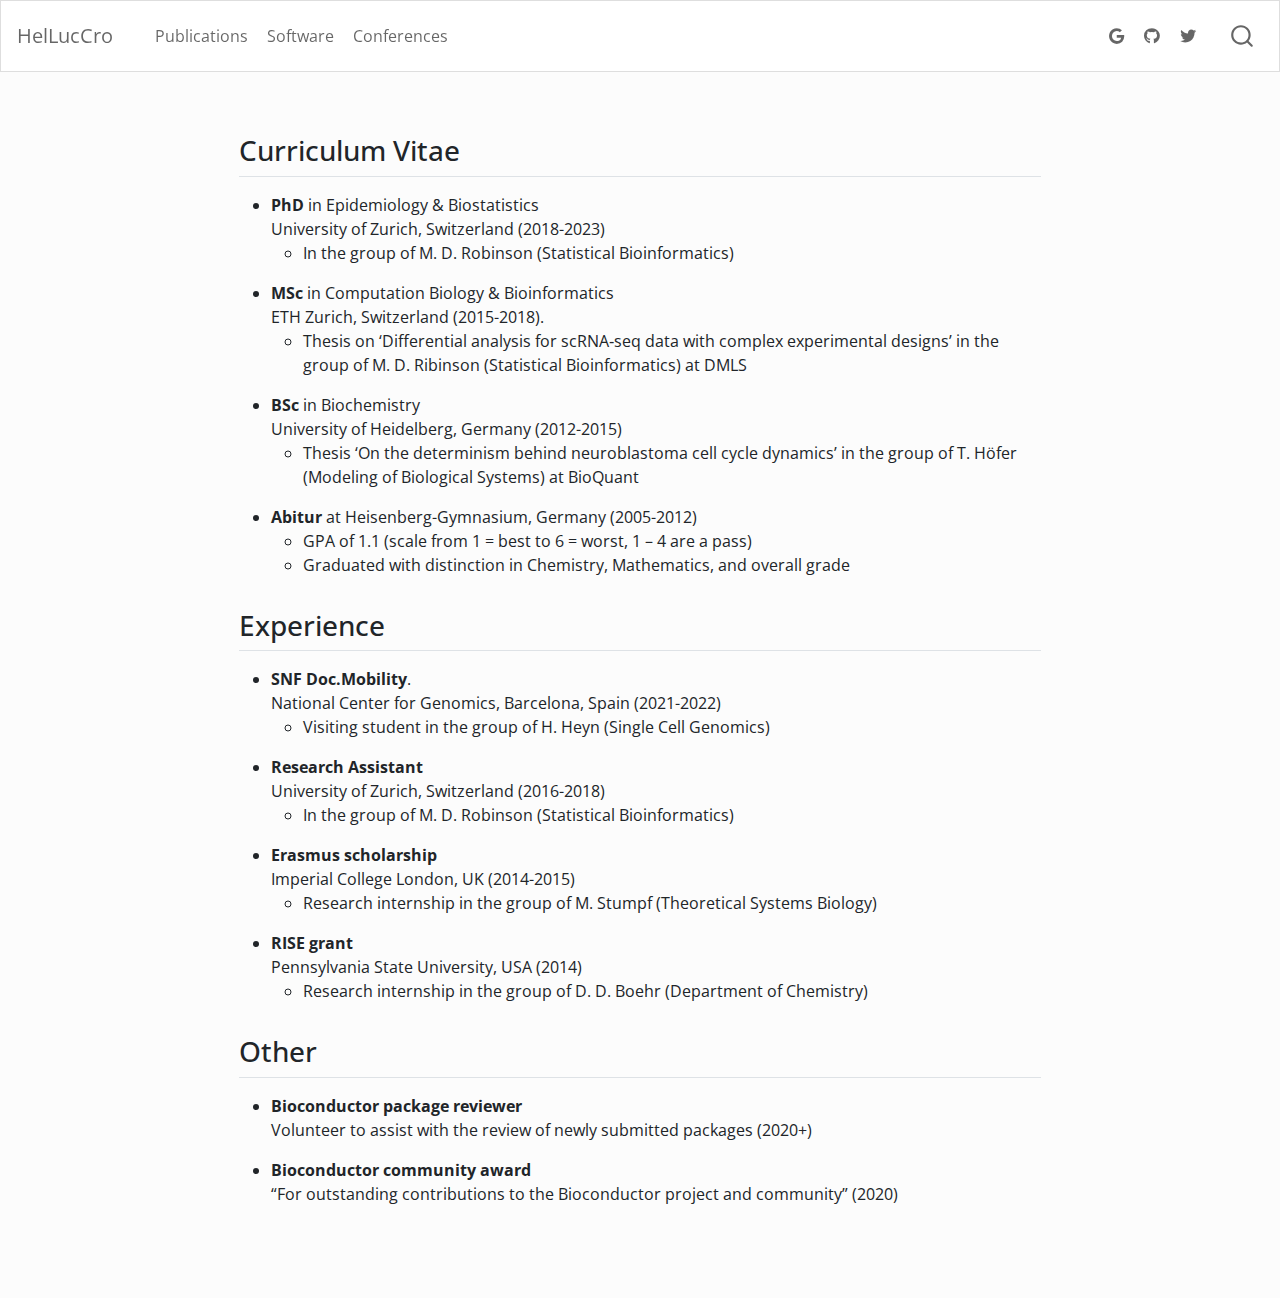
==== index.html @ 9836712d "Built site for gh-pages" ====
<!DOCTYPE html>
<html xmlns="http://www.w3.org/1999/xhtml" lang="en" xml:lang="en"><head>

<meta charset="utf-8">
<meta name="generator" content="quarto-1.2.335">

<meta name="viewport" content="width=device-width, initial-scale=1.0, user-scalable=yes">


<title>HelLucCro</title>
<style>
code{white-space: pre-wrap;}
span.smallcaps{font-variant: small-caps;}
div.columns{display: flex; gap: min(4vw, 1.5em);}
div.column{flex: auto; overflow-x: auto;}
div.hanging-indent{margin-left: 1.5em; text-indent: -1.5em;}
ul.task-list{list-style: none;}
ul.task-list li input[type="checkbox"] {
  width: 0.8em;
  margin: 0 0.8em 0.2em -1.6em;
  vertical-align: middle;
}
</style>


<script src="site_libs/quarto-nav/quarto-nav.js"></script>
<script src="site_libs/quarto-nav/headroom.min.js"></script>
<script src="site_libs/clipboard/clipboard.min.js"></script>
<script src="site_libs/quarto-search/autocomplete.umd.js"></script>
<script src="site_libs/quarto-search/fuse.min.js"></script>
<script src="site_libs/quarto-search/quarto-search.js"></script>
<meta name="quarto:offset" content="./">
<script src="site_libs/quarto-html/quarto.js"></script>
<script src="site_libs/quarto-html/popper.min.js"></script>
<script src="site_libs/quarto-html/tippy.umd.min.js"></script>
<script src="site_libs/quarto-html/anchor.min.js"></script>
<link href="site_libs/quarto-html/tippy.css" rel="stylesheet">
<link href="site_libs/quarto-html/quarto-syntax-highlighting.css" rel="stylesheet" id="quarto-text-highlighting-styles">
<script src="site_libs/bootstrap/bootstrap.min.js"></script>
<link href="site_libs/bootstrap/bootstrap-icons.css" rel="stylesheet">
<link href="site_libs/bootstrap/bootstrap.min.css" rel="stylesheet" id="quarto-bootstrap" data-mode="light">
<link href="site_libs/quarto-contrib/fontawesome6-0.1.0/all.css" rel="stylesheet">
<link href="site_libs/quarto-contrib/fontawesome6-0.1.0/latex-fontsize.css" rel="stylesheet">
<script id="quarto-search-options" type="application/json">{
  "location": "navbar",
  "copy-button": false,
  "collapse-after": 3,
  "panel-placement": "end",
  "type": "overlay",
  "limit": 20,
  "language": {
    "search-no-results-text": "No results",
    "search-matching-documents-text": "matching documents",
    "search-copy-link-title": "Copy link to search",
    "search-hide-matches-text": "Hide additional matches",
    "search-more-match-text": "more match in this document",
    "search-more-matches-text": "more matches in this document",
    "search-clear-button-title": "Clear",
    "search-detached-cancel-button-title": "Cancel",
    "search-submit-button-title": "Submit"
  }
}</script>


</head>

<body class="nav-fixed fullcontent">

<div id="quarto-search-results"></div>
  <header id="quarto-header" class="headroom fixed-top">
    <nav class="navbar navbar-expand-lg navbar-dark ">
      <div class="navbar-container container-fluid">
      <div class="navbar-brand-container">
    <a class="navbar-brand" href="./index.html">
    <span class="navbar-title">HelLucCro</span>
    </a>
  </div>
          <button class="navbar-toggler" type="button" data-bs-toggle="collapse" data-bs-target="#navbarCollapse" aria-controls="navbarCollapse" aria-expanded="false" aria-label="Toggle navigation" onclick="if (window.quartoToggleHeadroom) { window.quartoToggleHeadroom(); }">
  <span class="navbar-toggler-icon"></span>
</button>
          <div class="collapse navbar-collapse" id="navbarCollapse">
            <ul class="navbar-nav navbar-nav-scroll me-auto">
  <li class="nav-item">
    <a class="nav-link" href="./publications.html">
 <span class="menu-text">Publications</span></a>
  </li>  
  <li class="nav-item">
    <a class="nav-link" href="./software.html">
 <span class="menu-text">Software</span></a>
  </li>  
  <li class="nav-item">
    <a class="nav-link" href="./conferences.html">
 <span class="menu-text">Conferences</span></a>
  </li>  
</ul>
            <ul class="navbar-nav navbar-nav-scroll ms-auto">
  <li class="nav-item">
    <a class="nav-link" href="https://scholar.google.com/citations?user=HvzwrjEAAAAJ">
 <span class="menu-text"><i class="fa-brands fa-google" aria-label="google"></i></span></a>
  </li>  
  <li class="nav-item">
    <a class="nav-link" href="https://github.com/HelenaLC">
 <span class="menu-text"><i class="fa-brands fa-github" aria-label="github"></i></span></a>
  </li>  
  <li class="nav-item">
    <a class="nav-link" href="https://twitter.com/CrowellHL">
 <span class="menu-text"><i class="fa-brands fa-twitter" aria-label="twitter"></i></span></a>
  </li>  
</ul>
              <div id="quarto-search" class="" title="Search"></div>
          </div> <!-- /navcollapse -->
      </div> <!-- /container-fluid -->
    </nav>
</header>
<!-- content -->
<div id="quarto-content" class="quarto-container page-columns page-rows-contents page-layout-article page-navbar">
<!-- sidebar -->
<!-- margin-sidebar -->
    
<!-- main -->
<main class="content" id="quarto-document-content">



<section id="curriculum-vitae" class="level2">
<h2 class="anchored" data-anchor-id="curriculum-vitae">Curriculum Vitae</h2>
<ul>
<li><strong>PhD</strong> in Epidemiology &amp; Biostatistics<br>
University of Zurich, Switzerland (2018-2023)
<ul>
<li>In the group of M. D. Robinson (Statistical Bioinformatics)</li>
</ul></li>
<li><strong>MSc</strong> in Computation Biology &amp; Bioinformatics<br>
ETH Zurich, Switzerland (2015-2018).
<ul>
<li>Thesis on ‘Differential analysis for scRNA‑seq data with complex experimental designs’ in the group of M. D. Ribinson (Statistical Bioinformatics) at DMLS</li>
</ul></li>
<li><strong>BSc</strong> in Biochemistry<br>
University of Heidelberg, Germany (2012-2015)
<ul>
<li>Thesis ‘On the determinism behind neuroblastoma cell cycle dynamics’ in the group of T. Höfer (Modeling of Biological Systems) at BioQuant</li>
</ul></li>
<li><strong>Abitur</strong> at Heisenberg-Gymnasium, Germany (2005-2012)
<ul>
<li>GPA of 1.1 (scale from 1 = best to 6 = worst, 1 – 4 are a pass)</li>
<li>Graduated with distinction in Chemistry, Mathematics, and overall grade</li>
</ul></li>
</ul>
</section>
<section id="experience" class="level2">
<h2 class="anchored" data-anchor-id="experience">Experience</h2>
<ul>
<li><strong>SNF Doc.Mobility</strong>.<br>
National Center for Genomics, Barcelona, Spain (2021-2022)
<ul>
<li>Visiting student in the group of H. Heyn (Single Cell Genomics)</li>
</ul></li>
<li><strong>Research Assistant</strong><br>
University of Zurich, Switzerland (2016-2018)
<ul>
<li>In the group of M. D. Robinson (Statistical Bioinformatics)</li>
</ul></li>
<li><strong>Erasmus scholarship</strong><br>
Imperial College London, UK (2014-2015)
<ul>
<li>Research internship in the group of M. Stumpf (Theoretical Systems Biology)</li>
</ul></li>
<li><strong>RISE grant</strong><br>
Pennsylvania State University, USA (2014)
<ul>
<li>Research internship in the group of D. D. Boehr (Department of Chemistry)</li>
</ul></li>
</ul>
</section>
<section id="other" class="level2">
<h2 class="anchored" data-anchor-id="other">Other</h2>
<ul>
<li><p><strong>Bioconductor package reviewer</strong><br>
Volunteer to assist with the review of newly submitted packages (2020+)</p></li>
<li><p><strong>Bioconductor community award</strong><br>
“For outstanding contributions to the Bioconductor project and community” (2020)</p></li>
</ul>


</section>

</main> <!-- /main -->
<script id="quarto-html-after-body" type="application/javascript">
window.document.addEventListener("DOMContentLoaded", function (event) {
  const toggleBodyColorMode = (bsSheetEl) => {
    const mode = bsSheetEl.getAttribute("data-mode");
    const bodyEl = window.document.querySelector("body");
    if (mode === "dark") {
      bodyEl.classList.add("quarto-dark");
      bodyEl.classList.remove("quarto-light");
    } else {
      bodyEl.classList.add("quarto-light");
      bodyEl.classList.remove("quarto-dark");
    }
  }
  const toggleBodyColorPrimary = () => {
    const bsSheetEl = window.document.querySelector("link#quarto-bootstrap");
    if (bsSheetEl) {
      toggleBodyColorMode(bsSheetEl);
    }
  }
  toggleBodyColorPrimary();  
  const icon = "";
  const anchorJS = new window.AnchorJS();
  anchorJS.options = {
    placement: 'right',
    icon: icon
  };
  anchorJS.add('.anchored');
  const clipboard = new window.ClipboardJS('.code-copy-button', {
    target: function(trigger) {
      return trigger.previousElementSibling;
    }
  });
  clipboard.on('success', function(e) {
    // button target
    const button = e.trigger;
    // don't keep focus
    button.blur();
    // flash "checked"
    button.classList.add('code-copy-button-checked');
    var currentTitle = button.getAttribute("title");
    button.setAttribute("title", "Copied!");
    let tooltip;
    if (window.bootstrap) {
      button.setAttribute("data-bs-toggle", "tooltip");
      button.setAttribute("data-bs-placement", "left");
      button.setAttribute("data-bs-title", "Copied!");
      tooltip = new bootstrap.Tooltip(button, 
        { trigger: "manual", 
          customClass: "code-copy-button-tooltip",
          offset: [0, -8]});
      tooltip.show();    
    }
    setTimeout(function() {
      if (tooltip) {
        tooltip.hide();
        button.removeAttribute("data-bs-title");
        button.removeAttribute("data-bs-toggle");
        button.removeAttribute("data-bs-placement");
      }
      button.setAttribute("title", currentTitle);
      button.classList.remove('code-copy-button-checked');
    }, 1000);
    // clear code selection
    e.clearSelection();
  });
  function tippyHover(el, contentFn) {
    const config = {
      allowHTML: true,
      content: contentFn,
      maxWidth: 500,
      delay: 100,
      arrow: false,
      appendTo: function(el) {
          return el.parentElement;
      },
      interactive: true,
      interactiveBorder: 10,
      theme: 'quarto',
      placement: 'bottom-start'
    };
    window.tippy(el, config); 
  }
  const noterefs = window.document.querySelectorAll('a[role="doc-noteref"]');
  for (var i=0; i<noterefs.length; i++) {
    const ref = noterefs[i];
    tippyHover(ref, function() {
      // use id or data attribute instead here
      let href = ref.getAttribute('data-footnote-href') || ref.getAttribute('href');
      try { href = new URL(href).hash; } catch {}
      const id = href.replace(/^#\/?/, "");
      const note = window.document.getElementById(id);
      return note.innerHTML;
    });
  }
  const findCites = (el) => {
    const parentEl = el.parentElement;
    if (parentEl) {
      const cites = parentEl.dataset.cites;
      if (cites) {
        return {
          el,
          cites: cites.split(' ')
        };
      } else {
        return findCites(el.parentElement)
      }
    } else {
      return undefined;
    }
  };
  var bibliorefs = window.document.querySelectorAll('a[role="doc-biblioref"]');
  for (var i=0; i<bibliorefs.length; i++) {
    const ref = bibliorefs[i];
    const citeInfo = findCites(ref);
    if (citeInfo) {
      tippyHover(citeInfo.el, function() {
        var popup = window.document.createElement('div');
        citeInfo.cites.forEach(function(cite) {
          var citeDiv = window.document.createElement('div');
          citeDiv.classList.add('hanging-indent');
          citeDiv.classList.add('csl-entry');
          var biblioDiv = window.document.getElementById('ref-' + cite);
          if (biblioDiv) {
            citeDiv.innerHTML = biblioDiv.innerHTML;
          }
          popup.appendChild(citeDiv);
        });
        return popup.innerHTML;
      });
    }
  }
});
</script>
</div> <!-- /content -->



</body></html>
---- site_libs/quarto-html/tippy.css ----
.tippy-box[data-animation=fade][data-state=hidden]{opacity:0}[data-tippy-root]{max-width:calc(100vw - 10px)}.tippy-box{position:relative;background-color:#333;color:#fff;border-radius:4px;font-size:14px;line-height:1.4;white-space:normal;outline:0;transition-property:transform,visibility,opacity}.tippy-box[data-placement^=top]>.tippy-arrow{bottom:0}.tippy-box[data-placement^=top]>.tippy-arrow:before{bottom:-7px;left:0;border-width:8px 8px 0;border-top-color:initial;transform-origin:center top}.tippy-box[data-placement^=bottom]>.tippy-arrow{top:0}.tippy-box[data-placement^=bottom]>.tippy-arrow:before{top:-7px;left:0;border-width:0 8px 8px;border-bottom-color:initial;transform-origin:center bottom}.tippy-box[data-placement^=left]>.tippy-arrow{right:0}.tippy-box[data-placement^=left]>.tippy-arrow:before{border-width:8px 0 8px 8px;border-left-color:initial;right:-7px;transform-origin:center left}.tippy-box[data-placement^=right]>.tippy-arrow{left:0}.tippy-box[data-placement^=right]>.tippy-arrow:before{left:-7px;border-width:8px 8px 8px 0;border-right-color:initial;transform-origin:center right}.tippy-box[data-inertia][data-state=visible]{transition-timing-function:cubic-bezier(.54,1.5,.38,1.11)}.tippy-arrow{width:16px;height:16px;color:#333}.tippy-arrow:before{content:"";position:absolute;border-color:transparent;border-style:solid}.tippy-content{position:relative;padding:5px 9px;z-index:1}
---- site_libs/quarto-html/quarto-syntax-highlighting.css ----
/* quarto syntax highlight colors */
:root {
  --quarto-hl-ot-color: #003B4F;
  --quarto-hl-at-color: #657422;
  --quarto-hl-ss-color: #20794D;
  --quarto-hl-an-color: #5E5E5E;
  --quarto-hl-fu-color: #4758AB;
  --quarto-hl-st-color: #20794D;
  --quarto-hl-cf-color: #003B4F;
  --quarto-hl-op-color: #5E5E5E;
  --quarto-hl-er-color: #AD0000;
  --quarto-hl-bn-color: #AD0000;
  --quarto-hl-al-color: #AD0000;
  --quarto-hl-va-color: #111111;
  --quarto-hl-bu-color: inherit;
  --quarto-hl-ex-color: inherit;
  --quarto-hl-pp-color: #AD0000;
  --quarto-hl-in-color: #5E5E5E;
  --quarto-hl-vs-color: #20794D;
  --quarto-hl-wa-color: #5E5E5E;
  --quarto-hl-do-color: #5E5E5E;
  --quarto-hl-im-color: #00769E;
  --quarto-hl-ch-color: #20794D;
  --quarto-hl-dt-color: #AD0000;
  --quarto-hl-fl-color: #AD0000;
  --quarto-hl-co-color: #5E5E5E;
  --quarto-hl-cv-color: #5E5E5E;
  --quarto-hl-cn-color: #8f5902;
  --quarto-hl-sc-color: #5E5E5E;
  --quarto-hl-dv-color: #AD0000;
  --quarto-hl-kw-color: #003B4F;
}

/* other quarto variables */
:root {
  --quarto-font-monospace: SFMono-Regular, Menlo, Monaco, Consolas, "Liberation Mono", "Courier New", monospace;
}

pre > code.sourceCode > span {
  color: #003B4F;
}

code span {
  color: #003B4F;
}

code.sourceCode > span {
  color: #003B4F;
}

div.sourceCode,
div.sourceCode pre.sourceCode {
  color: #003B4F;
}

code span.ot {
  color: #003B4F;
}

code span.at {
  color: #657422;
}

code span.ss {
  color: #20794D;
}

code span.an {
  color: #5E5E5E;
}

code span.fu {
  color: #4758AB;
}

code span.st {
  color: #20794D;
}

code span.cf {
  color: #003B4F;
}

code span.op {
  color: #5E5E5E;
}

code span.er {
  color: #AD0000;
}

code span.bn {
  color: #AD0000;
}

code span.al {
  color: #AD0000;
}

code span.va {
  color: #111111;
}

code span.pp {
  color: #AD0000;
}

code span.in {
  color: #5E5E5E;
}

code span.vs {
  color: #20794D;
}

code span.wa {
  color: #5E5E5E;
  font-style: italic;
}

code span.do {
  color: #5E5E5E;
  font-style: italic;
}

code span.im {
  color: #00769E;
}

code span.ch {
  color: #20794D;
}

code span.dt {
  color: #AD0000;
}

code span.fl {
  color: #AD0000;
}

code span.co {
  color: #5E5E5E;
}

code span.cv {
  color: #5E5E5E;
  font-style: italic;
}

code span.cn {
  color: #8f5902;
}

code span.sc {
  color: #5E5E5E;
}

code span.dv {
  color: #AD0000;
}

code span.kw {
  color: #003B4F;
}

.prevent-inlining {
  content: "</";
}

/*# sourceMappingURL=debc5d5d77c3f9108843748ff7464032.css.map */
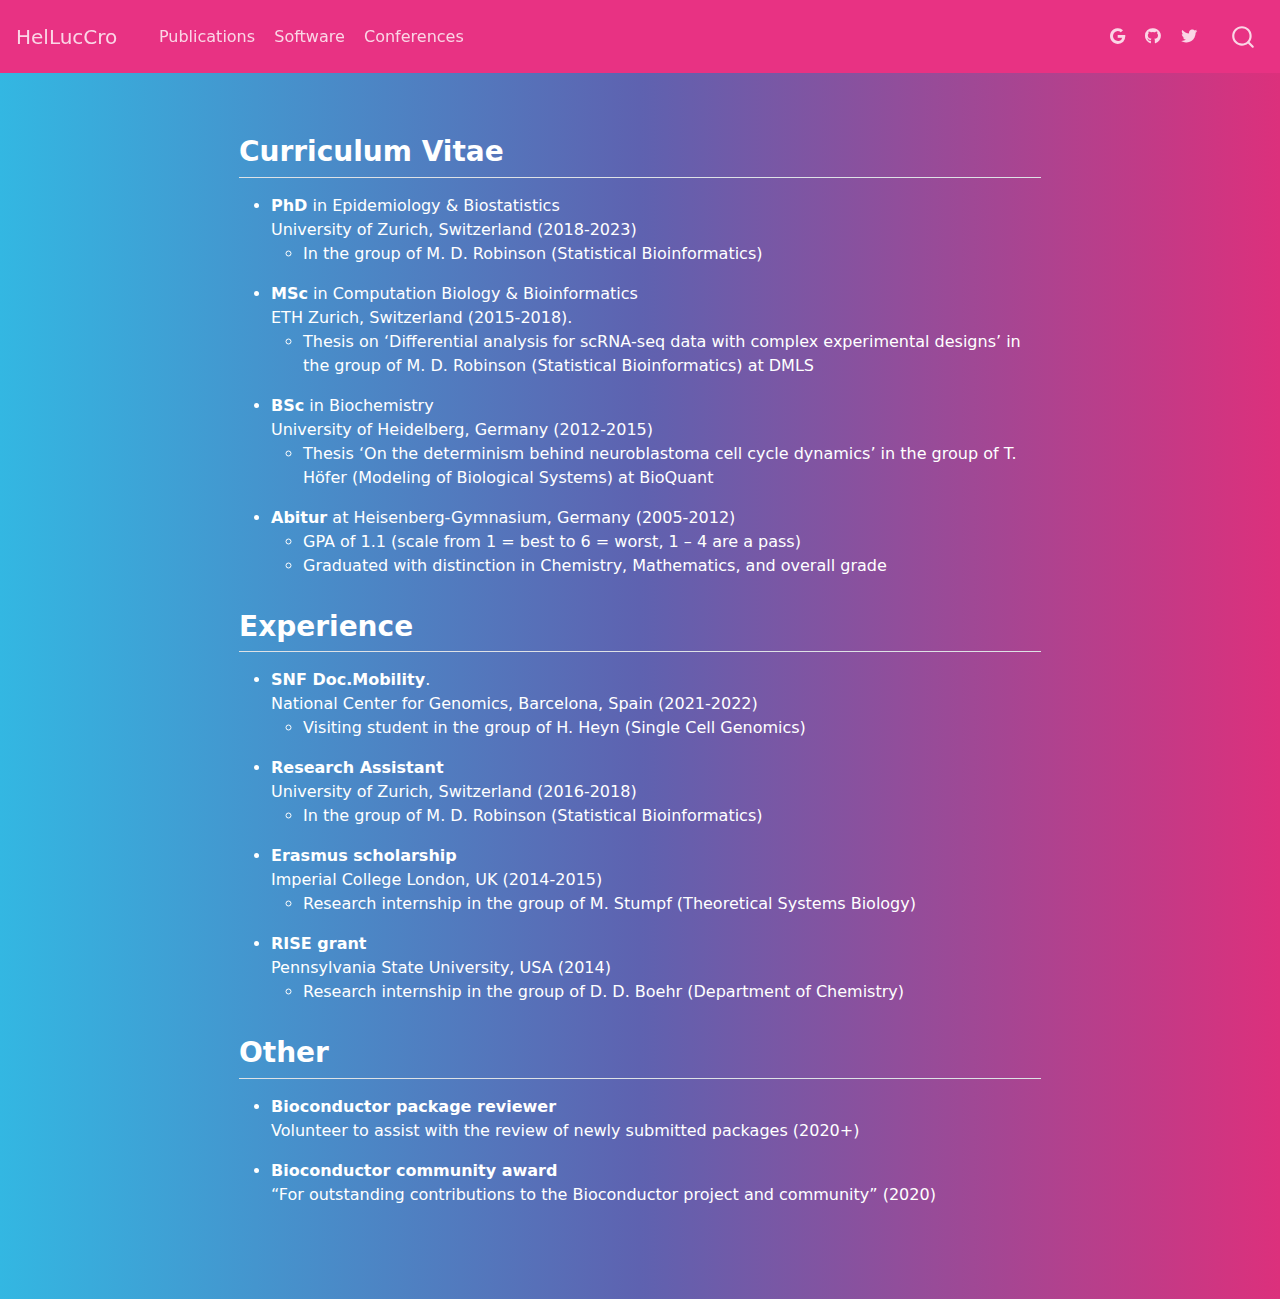
==== commit 481d8dae: "Built site for gh-pages" ====
--- a/index.html
+++ b/index.html
@@ -133,7 +133,7 @@
 <li><strong>MSc</strong> in Computation Biology &amp; Bioinformatics<br>
 ETH Zurich, Switzerland (2015-2018).
 <ul>
-<li>Thesis on ‘Differential analysis for scRNA‑seq data with complex experimental designs’ in the group of M. D. Ribinson (Statistical Bioinformatics) at DMLS</li>
+<li>Thesis on ‘Differential analysis for scRNA‑seq data with complex experimental designs’ in the group of M. D. Robinson (Statistical Bioinformatics) at DMLS</li>
 </ul></li>
 <li><strong>BSc</strong> in Biochemistry<br>
 University of Heidelberg, Germany (2012-2015)
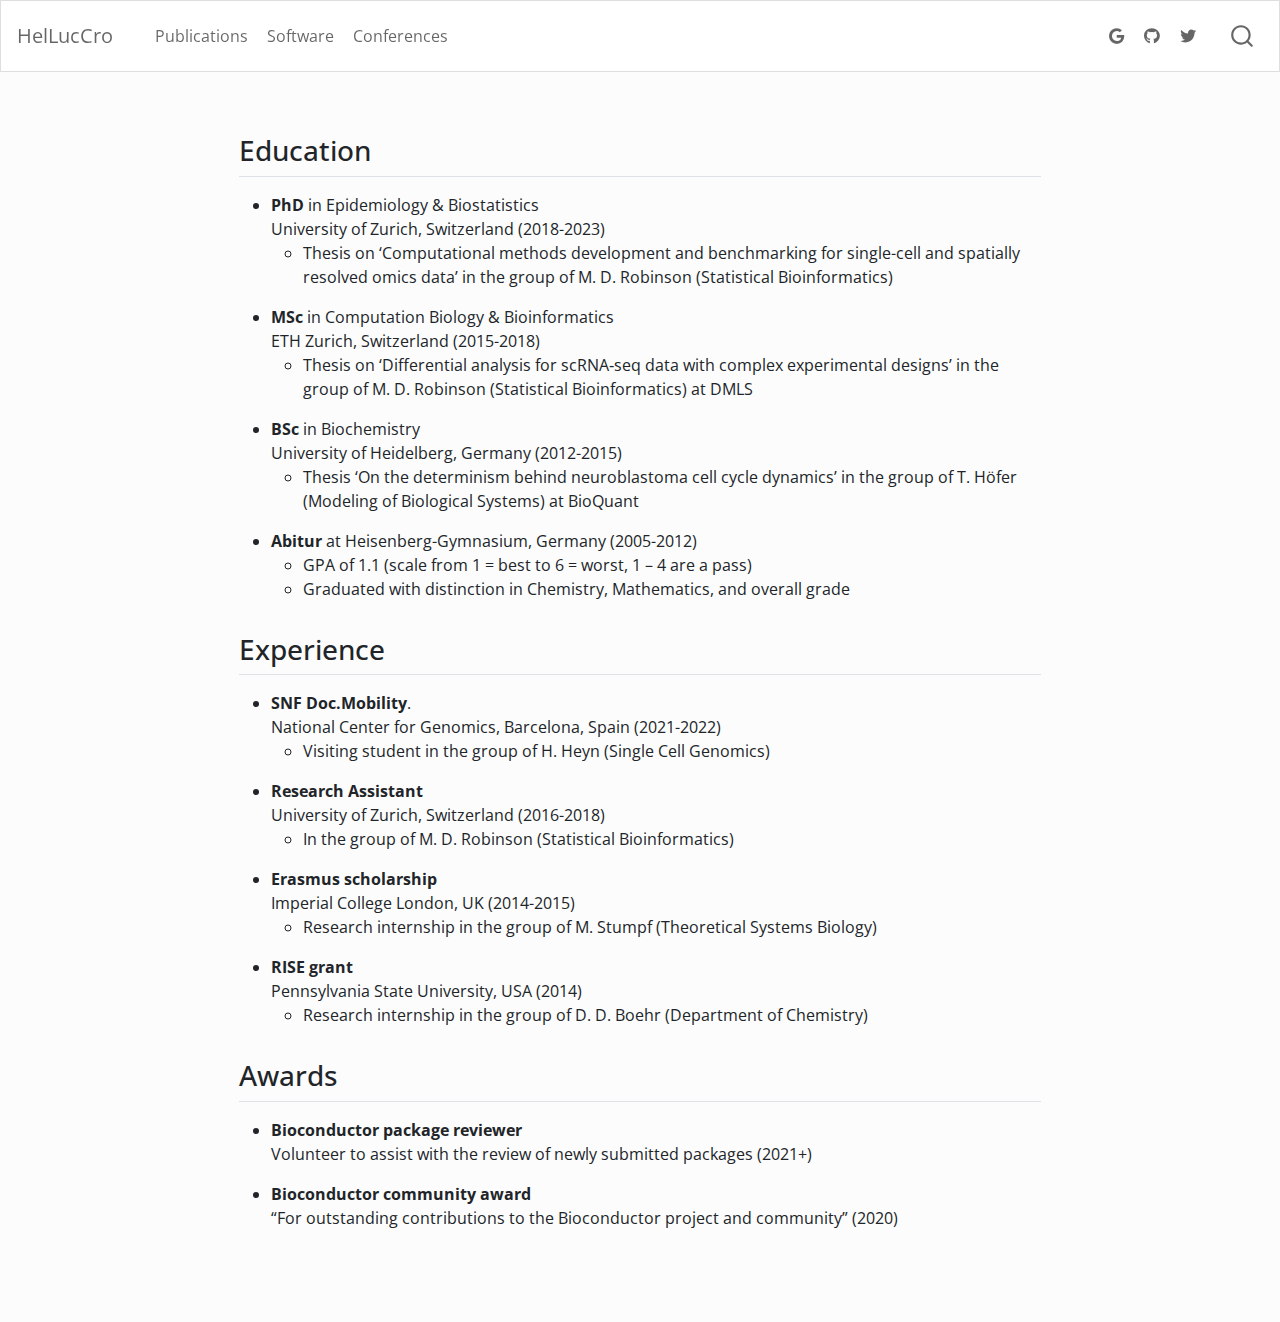
==== commit 3ab8ba79: "Built site for gh-pages" ====
--- a/index.html
+++ b/index.html
@@ -103,7 +103,7 @@
  <span class="menu-text"><i class="fa-brands fa-github" aria-label="github"></i></span></a>
   </li>  
   <li class="nav-item">
-    <a class="nav-link" href="https://twitter.com/CrowellHL">
+    <a class="nav-link" href="https://twitter.com/helucro">
  <span class="menu-text"><i class="fa-brands fa-twitter" aria-label="twitter"></i></span></a>
   </li>  
 </ul>
@@ -122,16 +122,16 @@
 
 
 
-<section id="curriculum-vitae" class="level2">
-<h2 class="anchored" data-anchor-id="curriculum-vitae">Curriculum Vitae</h2>
+<section id="education" class="level2">
+<h2 class="anchored" data-anchor-id="education">Education</h2>
 <ul>
 <li><strong>PhD</strong> in Epidemiology &amp; Biostatistics<br>
 University of Zurich, Switzerland (2018-2023)
 <ul>
-<li>In the group of M. D. Robinson (Statistical Bioinformatics)</li>
+<li>Thesis on ‘Computational methods development and benchmarking for single-cell and spatially resolved omics data’ in the group of M. D. Robinson (Statistical Bioinformatics)</li>
 </ul></li>
 <li><strong>MSc</strong> in Computation Biology &amp; Bioinformatics<br>
-ETH Zurich, Switzerland (2015-2018).
+ETH Zurich, Switzerland (2015-2018)
 <ul>
 <li>Thesis on ‘Differential analysis for scRNA‑seq data with complex experimental designs’ in the group of M. D. Robinson (Statistical Bioinformatics) at DMLS</li>
 </ul></li>
@@ -172,11 +172,11 @@
 </ul></li>
 </ul>
 </section>
-<section id="other" class="level2">
-<h2 class="anchored" data-anchor-id="other">Other</h2>
+<section id="awards" class="level2">
+<h2 class="anchored" data-anchor-id="awards">Awards</h2>
 <ul>
 <li><p><strong>Bioconductor package reviewer</strong><br>
-Volunteer to assist with the review of newly submitted packages (2020+)</p></li>
+Volunteer to assist with the review of newly submitted packages (2021+)</p></li>
 <li><p><strong>Bioconductor community award</strong><br>
 “For outstanding contributions to the Bioconductor project and community” (2020)</p></li>
 </ul>
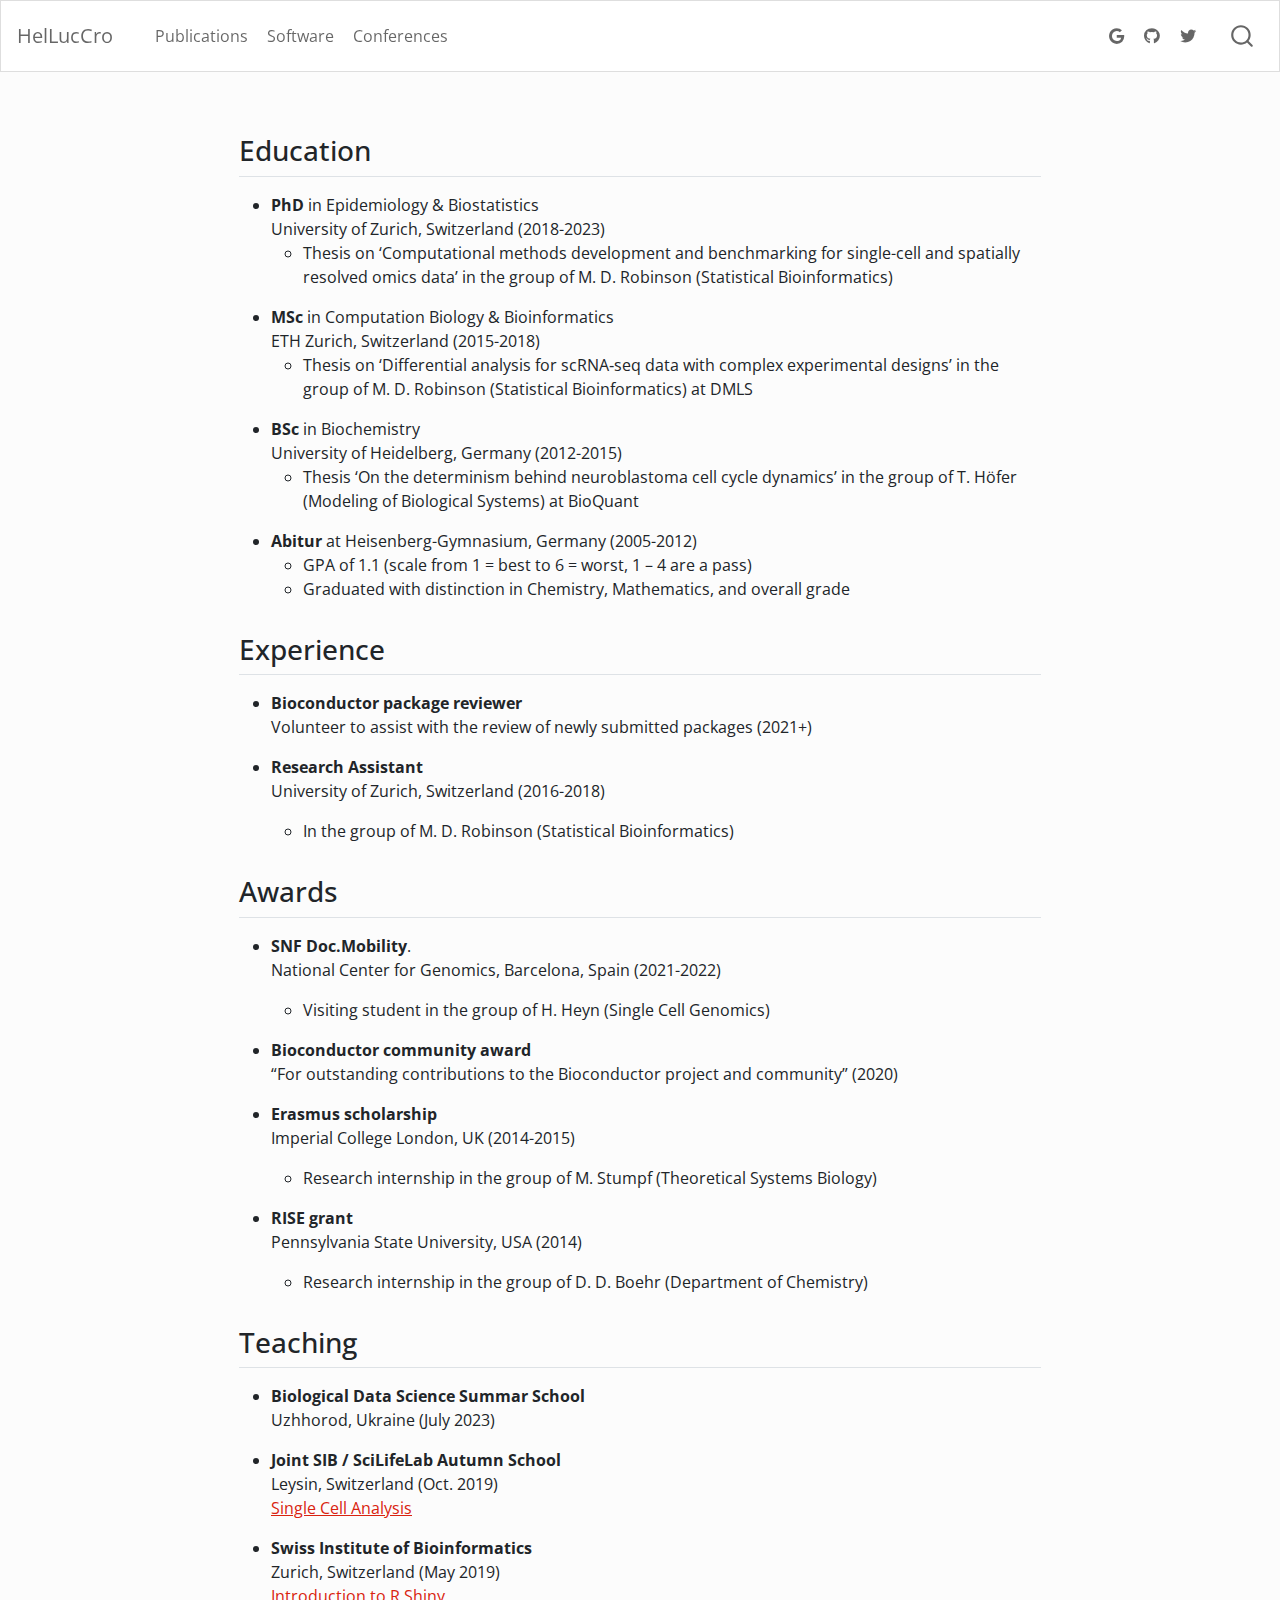
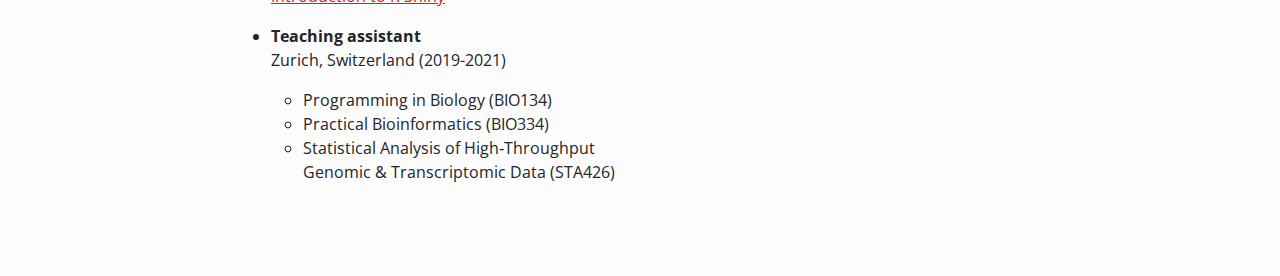
==== commit d9e1b082: "Built site for gh-pages" ====
--- a/index.html
+++ b/index.html
@@ -150,35 +150,56 @@
 <section id="experience" class="level2">
 <h2 class="anchored" data-anchor-id="experience">Experience</h2>
 <ul>
-<li><strong>SNF Doc.Mobility</strong>.<br>
-National Center for Genomics, Barcelona, Spain (2021-2022)
-<ul>
-<li>Visiting student in the group of H. Heyn (Single Cell Genomics)</li>
-</ul></li>
-<li><strong>Research Assistant</strong><br>
-University of Zurich, Switzerland (2016-2018)
+<li><p><strong>Bioconductor package reviewer</strong><br>
+Volunteer to assist with the review of newly submitted packages (2021+)</p></li>
+<li><p><strong>Research Assistant</strong><br>
+University of Zurich, Switzerland (2016-2018)</p>
 <ul>
 <li>In the group of M. D. Robinson (Statistical Bioinformatics)</li>
-</ul></li>
-<li><strong>Erasmus scholarship</strong><br>
-Imperial College London, UK (2014-2015)
-<ul>
-<li>Research internship in the group of M. Stumpf (Theoretical Systems Biology)</li>
-</ul></li>
-<li><strong>RISE grant</strong><br>
-Pennsylvania State University, USA (2014)
-<ul>
-<li>Research internship in the group of D. D. Boehr (Department of Chemistry)</li>
 </ul></li>
 </ul>
 </section>
 <section id="awards" class="level2">
 <h2 class="anchored" data-anchor-id="awards">Awards</h2>
 <ul>
-<li><p><strong>Bioconductor package reviewer</strong><br>
-Volunteer to assist with the review of newly submitted packages (2021+)</p></li>
+<li><p><strong>SNF Doc.Mobility</strong>.<br>
+National Center for Genomics, Barcelona, Spain (2021-2022)</p>
+<ul>
+<li>Visiting student in the group of H. Heyn (Single Cell Genomics)</li>
+</ul></li>
 <li><p><strong>Bioconductor community award</strong><br>
 “For outstanding contributions to the Bioconductor project and community” (2020)</p></li>
+<li><p><strong>Erasmus scholarship</strong><br>
+Imperial College London, UK (2014-2015)</p>
+<ul>
+<li>Research internship in the group of M. Stumpf (Theoretical Systems Biology)</li>
+</ul></li>
+<li><p><strong>RISE grant</strong><br>
+Pennsylvania State University, USA (2014)</p>
+<ul>
+<li>Research internship in the group of D. D. Boehr (Department of Chemistry)</li>
+</ul></li>
+</ul>
+</section>
+<section id="teaching" class="level2">
+<h2 class="anchored" data-anchor-id="teaching">Teaching</h2>
+<ul>
+<li><p><strong>Biological Data Science Summar School</strong><br>
+Uzhhorod, Ukraine (July 2023)</p></li>
+<li><p><strong>Joint SIB / SciLifeLab Autumn School</strong><br>
+Leysin, Switzerland (Oct.&nbsp;2019)<br>
+<a href="https://www.sib.swiss/training/course/2019-10_single-cell">Single Cell Analysis</a></p></li>
+<li><p><strong>Swiss Institute of Bioinformatics</strong><br>
+Zurich, Switzerland (May 2019)<br>
+<a href="https://www.sib.swiss/training/course/20230427_SHINY">Introduction to R Shiny</a></p></li>
+<li><p><strong>Teaching assistant</strong><br>
+Zurich, Switzerland (2019-2021)</p>
+<ul>
+<li>Programming in Biology (BIO134)</li>
+<li>Practical Bioinformatics (BIO334)</li>
+<li>Statistical Analysis of High‐Throughput<br>
+Genomic &amp; Transcriptomic Data (STA426)</li>
+</ul></li>
 </ul>
 
 
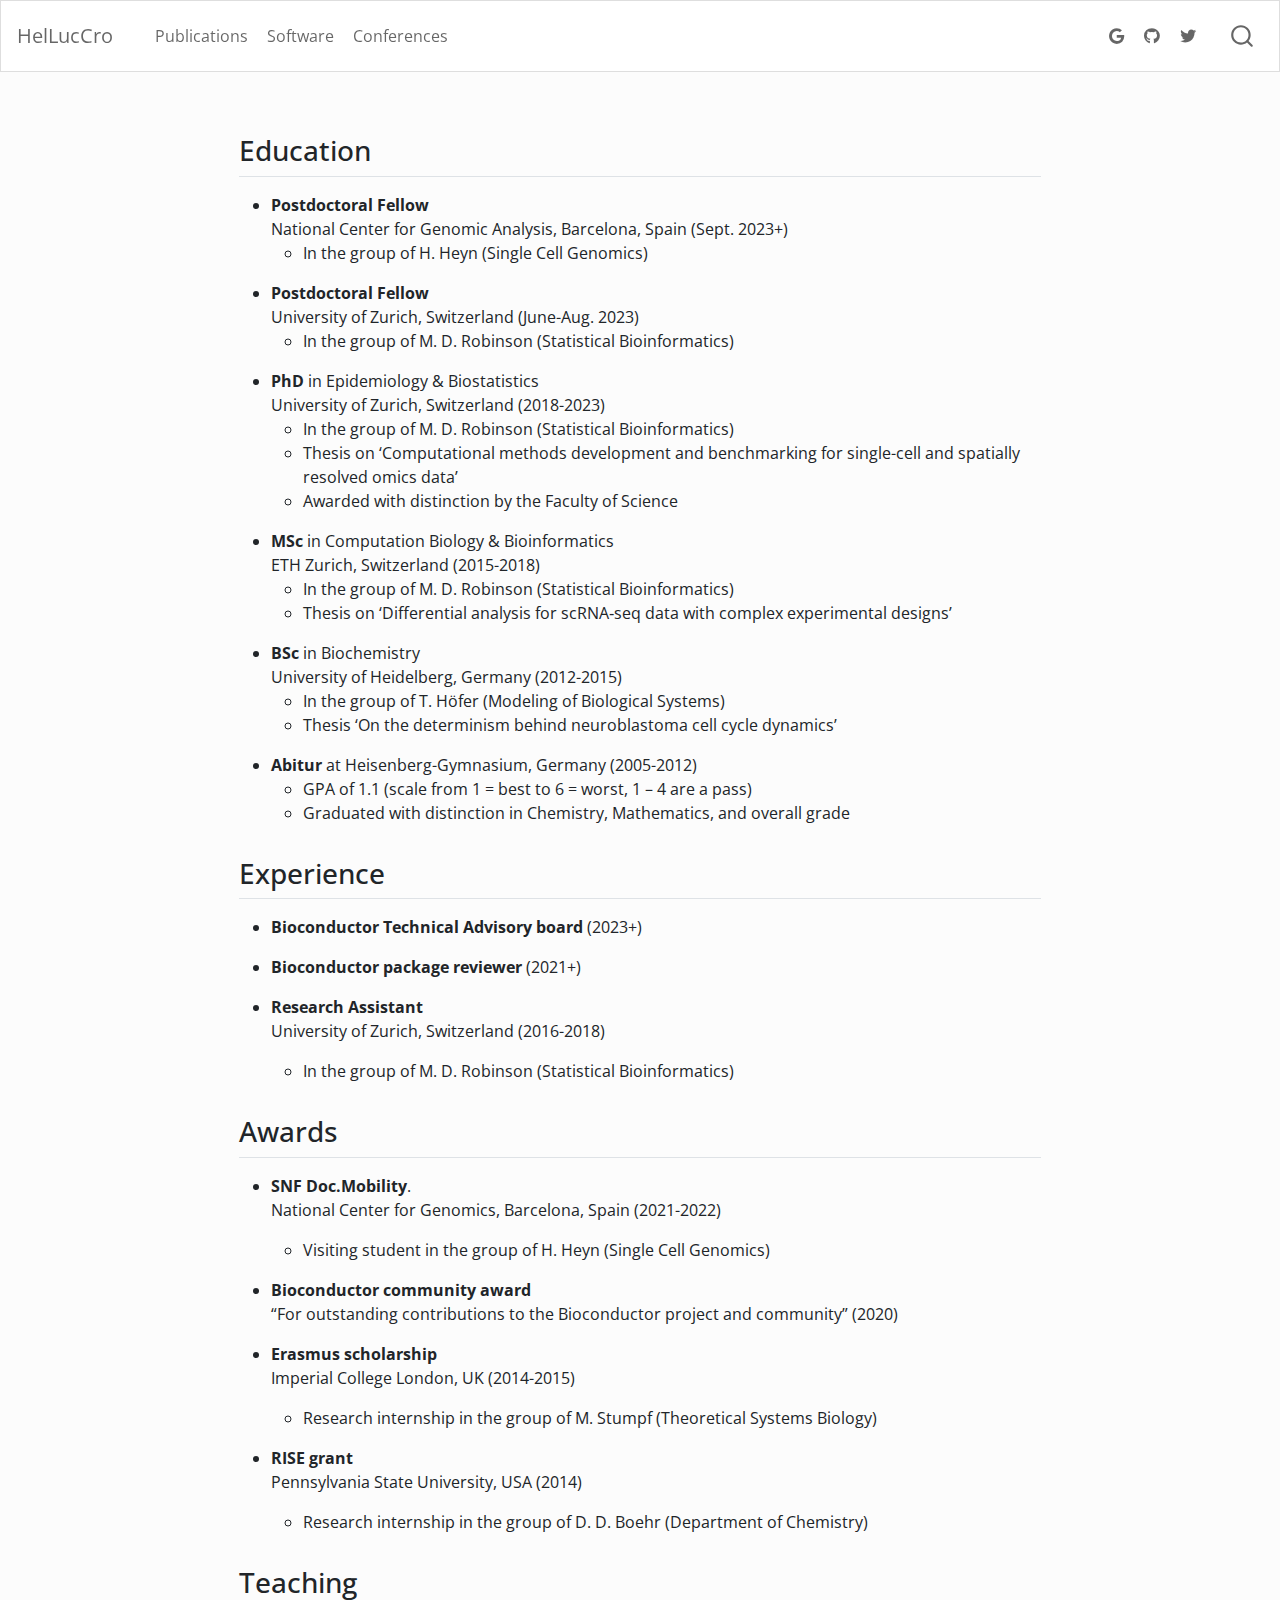
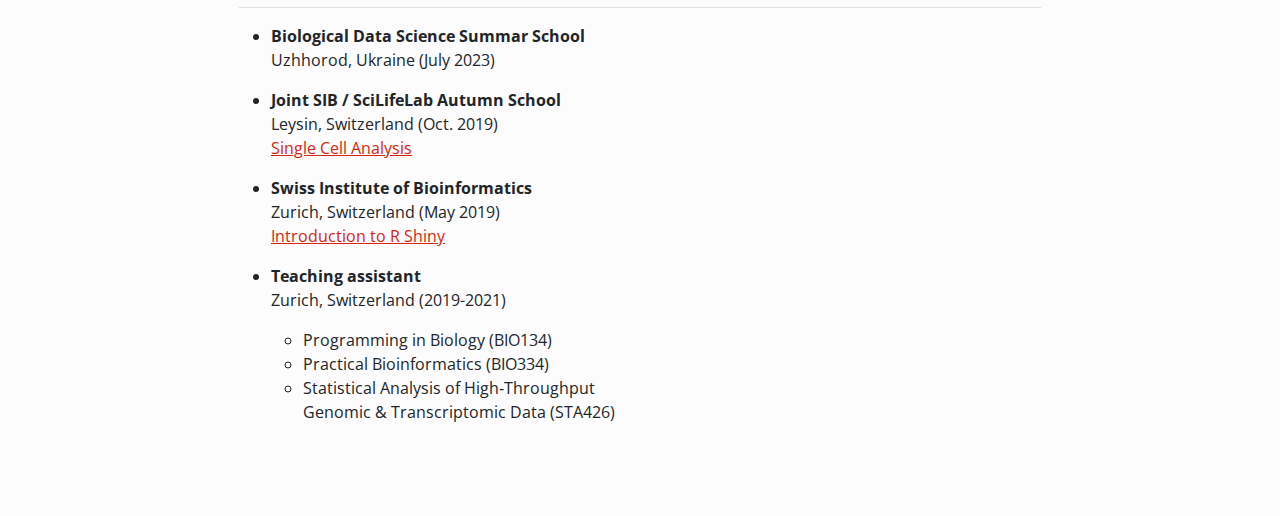
==== commit 44860a6c: "Built site for gh-pages" ====
--- a/index.html
+++ b/index.html
@@ -125,20 +125,34 @@
 <section id="education" class="level2">
 <h2 class="anchored" data-anchor-id="education">Education</h2>
 <ul>
+<li><strong>Postdoctoral Fellow</strong><br>
+National Center for Genomic Analysis, Barcelona, Spain (Sept.&nbsp;2023+)
+<ul>
+<li>In the group of H. Heyn (Single Cell Genomics)</li>
+</ul></li>
+<li><strong>Postdoctoral Fellow</strong><br>
+University of Zurich, Switzerland (June-Aug.&nbsp;2023)
+<ul>
+<li>In the group of M. D. Robinson (Statistical Bioinformatics)</li>
+</ul></li>
 <li><strong>PhD</strong> in Epidemiology &amp; Biostatistics<br>
 University of Zurich, Switzerland (2018-2023)
 <ul>
-<li>Thesis on ‘Computational methods development and benchmarking for single-cell and spatially resolved omics data’ in the group of M. D. Robinson (Statistical Bioinformatics)</li>
+<li>In the group of M. D. Robinson (Statistical Bioinformatics)</li>
+<li>Thesis on ‘Computational methods development and benchmarking for single-cell and spatially resolved omics data’</li>
+<li>Awarded with distinction by the Faculty of Science</li>
 </ul></li>
 <li><strong>MSc</strong> in Computation Biology &amp; Bioinformatics<br>
 ETH Zurich, Switzerland (2015-2018)
 <ul>
-<li>Thesis on ‘Differential analysis for scRNA‑seq data with complex experimental designs’ in the group of M. D. Robinson (Statistical Bioinformatics) at DMLS</li>
+<li>In the group of M. D. Robinson (Statistical Bioinformatics)</li>
+<li>Thesis on ‘Differential analysis for scRNA‑seq data with complex experimental designs’</li>
 </ul></li>
 <li><strong>BSc</strong> in Biochemistry<br>
 University of Heidelberg, Germany (2012-2015)
 <ul>
-<li>Thesis ‘On the determinism behind neuroblastoma cell cycle dynamics’ in the group of T. Höfer (Modeling of Biological Systems) at BioQuant</li>
+<li>In the group of T. Höfer (Modeling of Biological Systems)</li>
+<li>Thesis ‘On the determinism behind neuroblastoma cell cycle dynamics’</li>
 </ul></li>
 <li><strong>Abitur</strong> at Heisenberg-Gymnasium, Germany (2005-2012)
 <ul>
@@ -150,8 +164,8 @@
 <section id="experience" class="level2">
 <h2 class="anchored" data-anchor-id="experience">Experience</h2>
 <ul>
-<li><p><strong>Bioconductor package reviewer</strong><br>
-Volunteer to assist with the review of newly submitted packages (2021+)</p></li>
+<li><p><strong>Bioconductor Technical Advisory board</strong> (2023+)</p></li>
+<li><p><strong>Bioconductor package reviewer</strong> (2021+)</p></li>
 <li><p><strong>Research Assistant</strong><br>
 University of Zurich, Switzerland (2016-2018)</p>
 <ul>
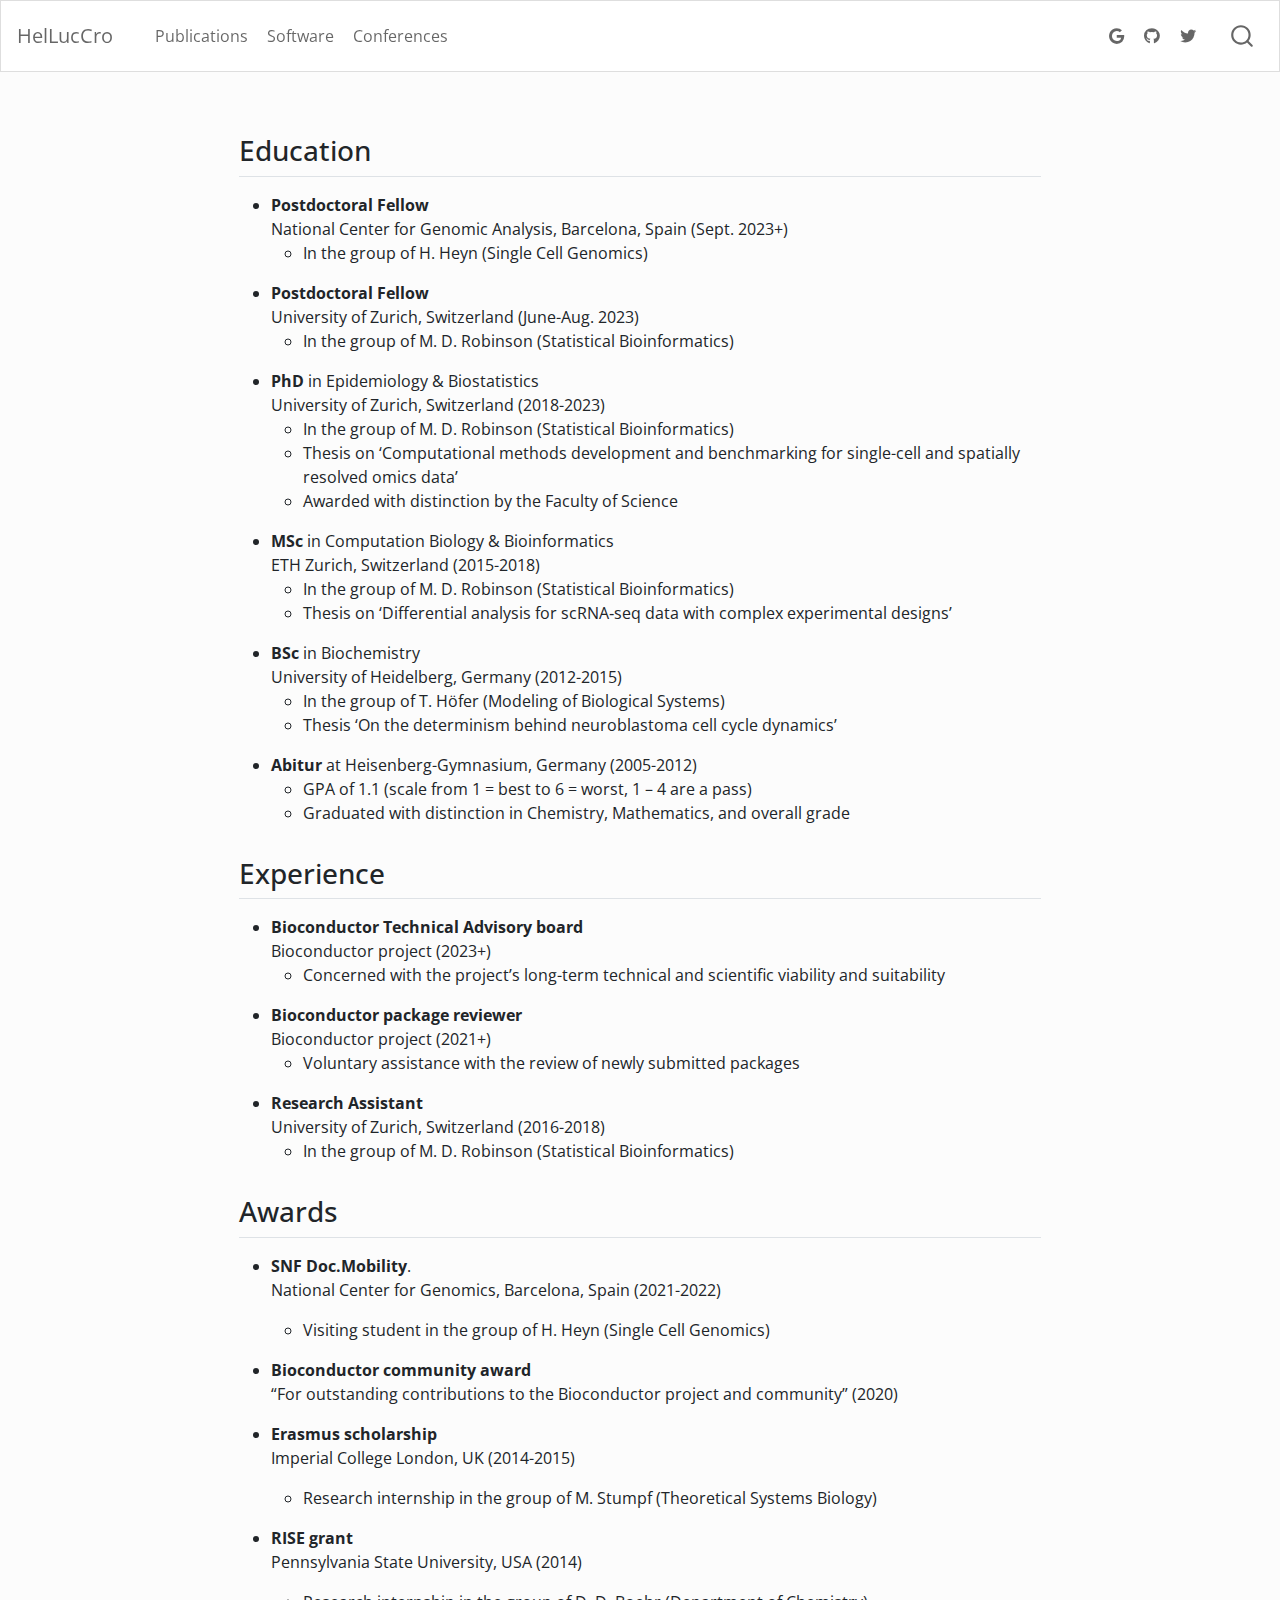
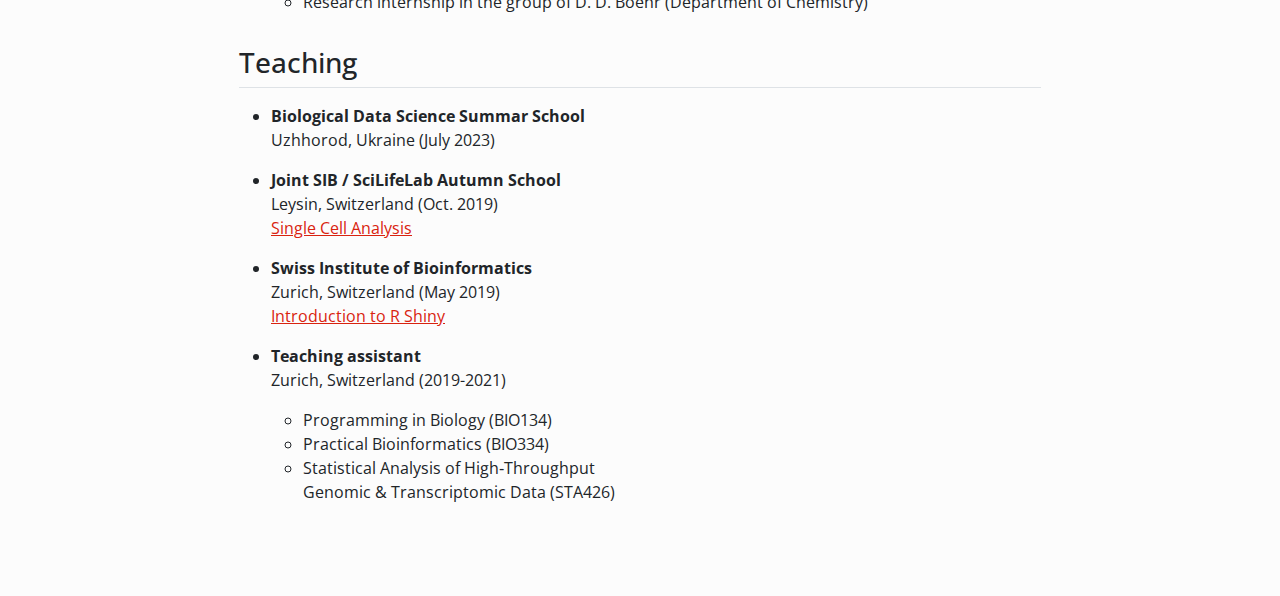
==== commit c85ee3e0: "Built site for gh-pages" ====
--- a/index.html
+++ b/index.html
@@ -164,10 +164,18 @@
 <section id="experience" class="level2">
 <h2 class="anchored" data-anchor-id="experience">Experience</h2>
 <ul>
-<li><p><strong>Bioconductor Technical Advisory board</strong> (2023+)</p></li>
-<li><p><strong>Bioconductor package reviewer</strong> (2021+)</p></li>
-<li><p><strong>Research Assistant</strong><br>
-University of Zurich, Switzerland (2016-2018)</p>
+<li><strong>Bioconductor Technical Advisory board</strong><br>
+Bioconductor project (2023+)
+<ul>
+<li>Concerned with the project’s long-term technical and scientific viability and suitability</li>
+</ul></li>
+<li><strong>Bioconductor package reviewer</strong><br>
+Bioconductor project (2021+)
+<ul>
+<li>Voluntary assistance with the review of newly submitted packages</li>
+</ul></li>
+<li><strong>Research Assistant</strong><br>
+University of Zurich, Switzerland (2016-2018)
 <ul>
 <li>In the group of M. D. Robinson (Statistical Bioinformatics)</li>
 </ul></li>
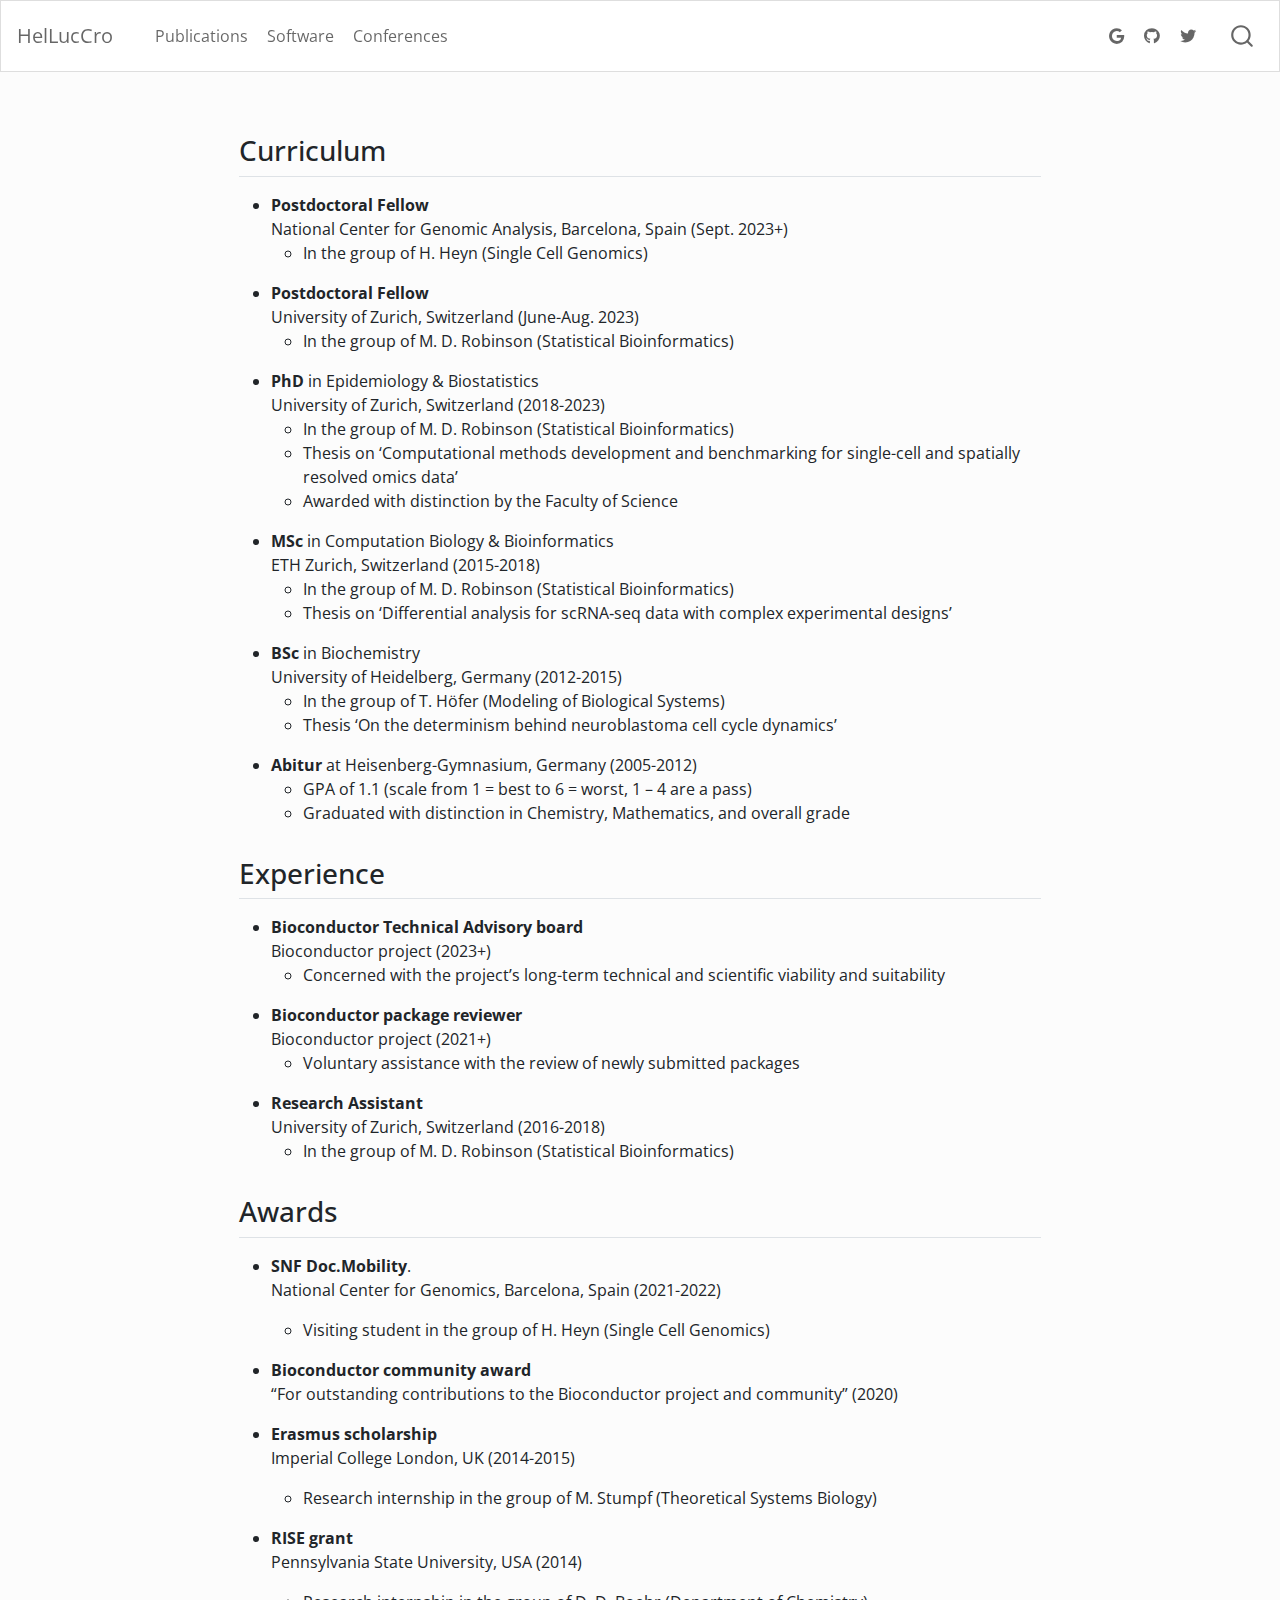
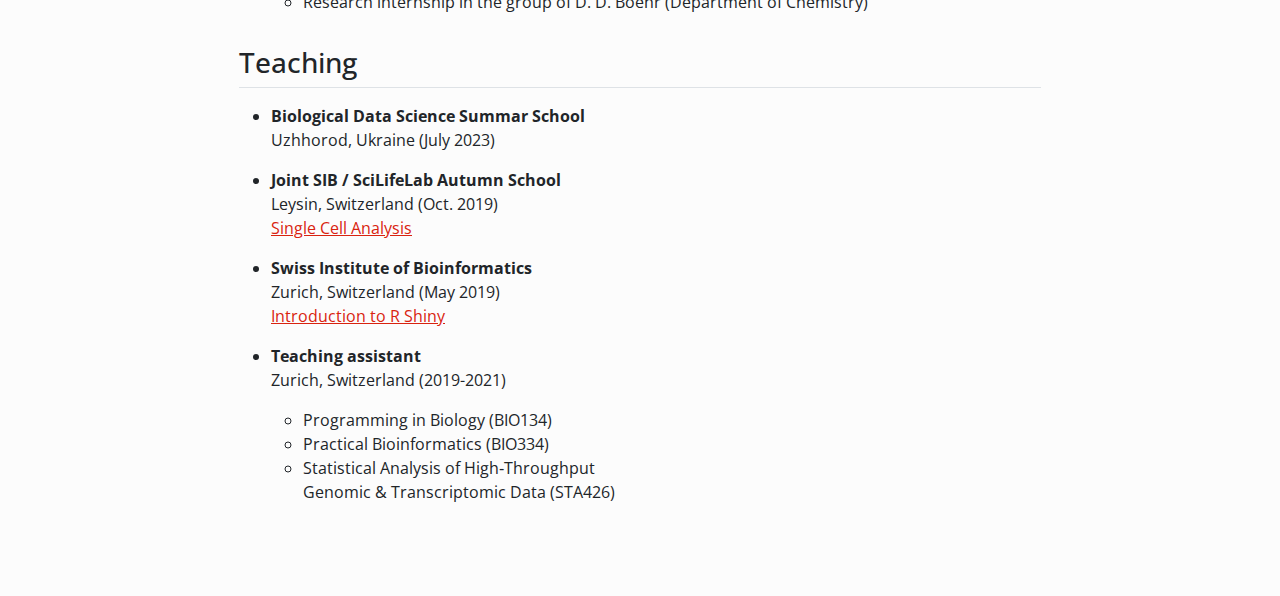
==== commit 189665f3: "Built site for gh-pages" ====
--- a/index.html
+++ b/index.html
@@ -122,8 +122,8 @@
 
 
 
-<section id="education" class="level2">
-<h2 class="anchored" data-anchor-id="education">Education</h2>
+<section id="curriculum" class="level2">
+<h2 class="anchored" data-anchor-id="curriculum">Curriculum</h2>
 <ul>
 <li><strong>Postdoctoral Fellow</strong><br>
 National Center for Genomic Analysis, Barcelona, Spain (Sept.&nbsp;2023+)
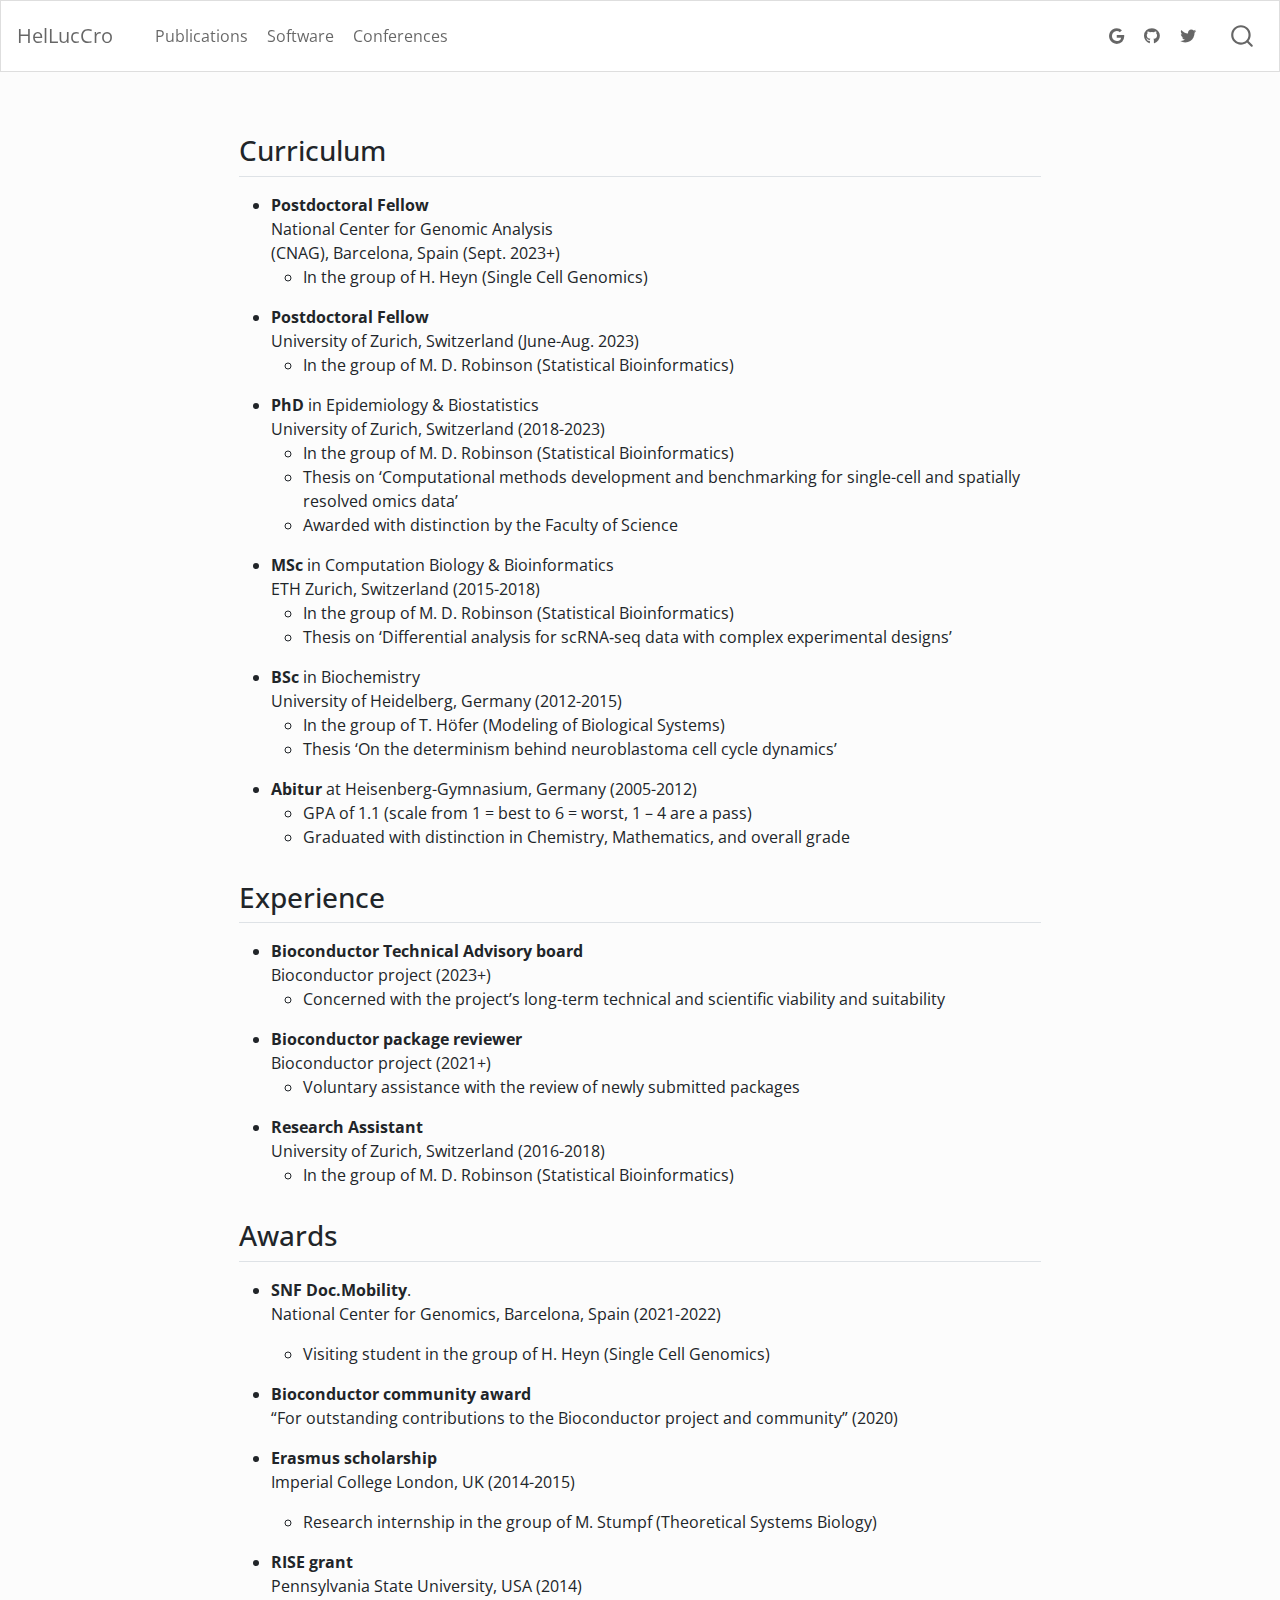
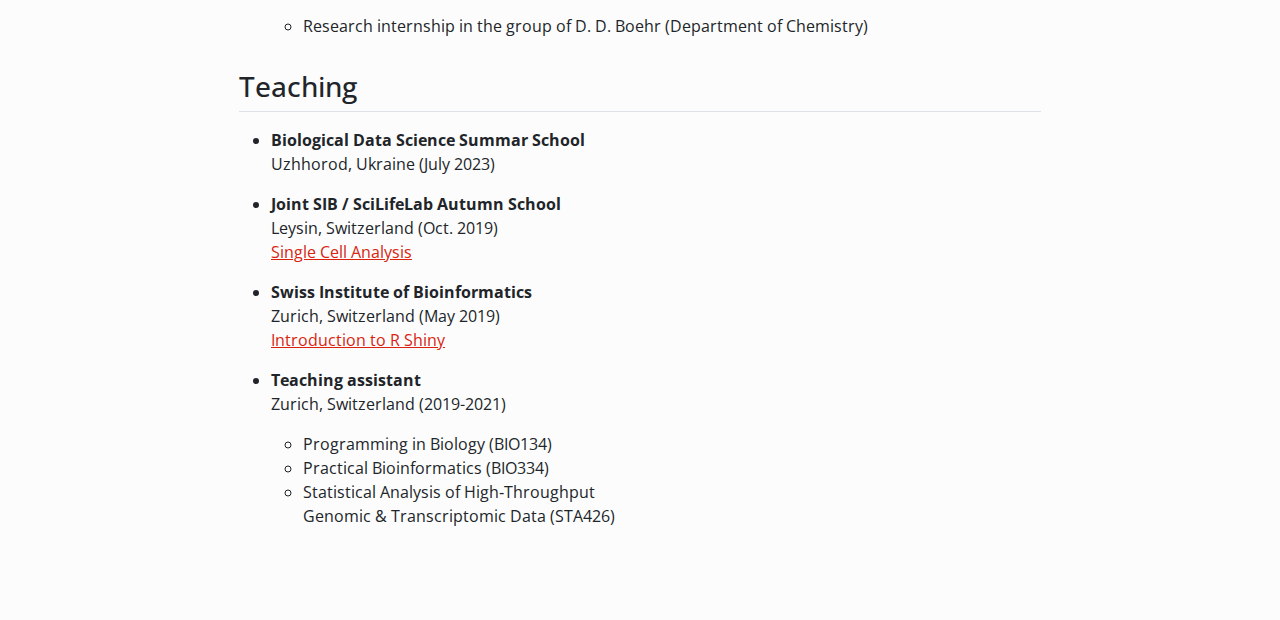
==== commit a288d65a: "Built site for gh-pages" ====
--- a/index.html
+++ b/index.html
@@ -126,7 +126,8 @@
 <h2 class="anchored" data-anchor-id="curriculum">Curriculum</h2>
 <ul>
 <li><strong>Postdoctoral Fellow</strong><br>
-National Center for Genomic Analysis, Barcelona, Spain (Sept.&nbsp;2023+)
+National Center for Genomic Analysis<br>
+(CNAG), Barcelona, Spain (Sept.&nbsp;2023+)
 <ul>
 <li>In the group of H. Heyn (Single Cell Genomics)</li>
 </ul></li>
